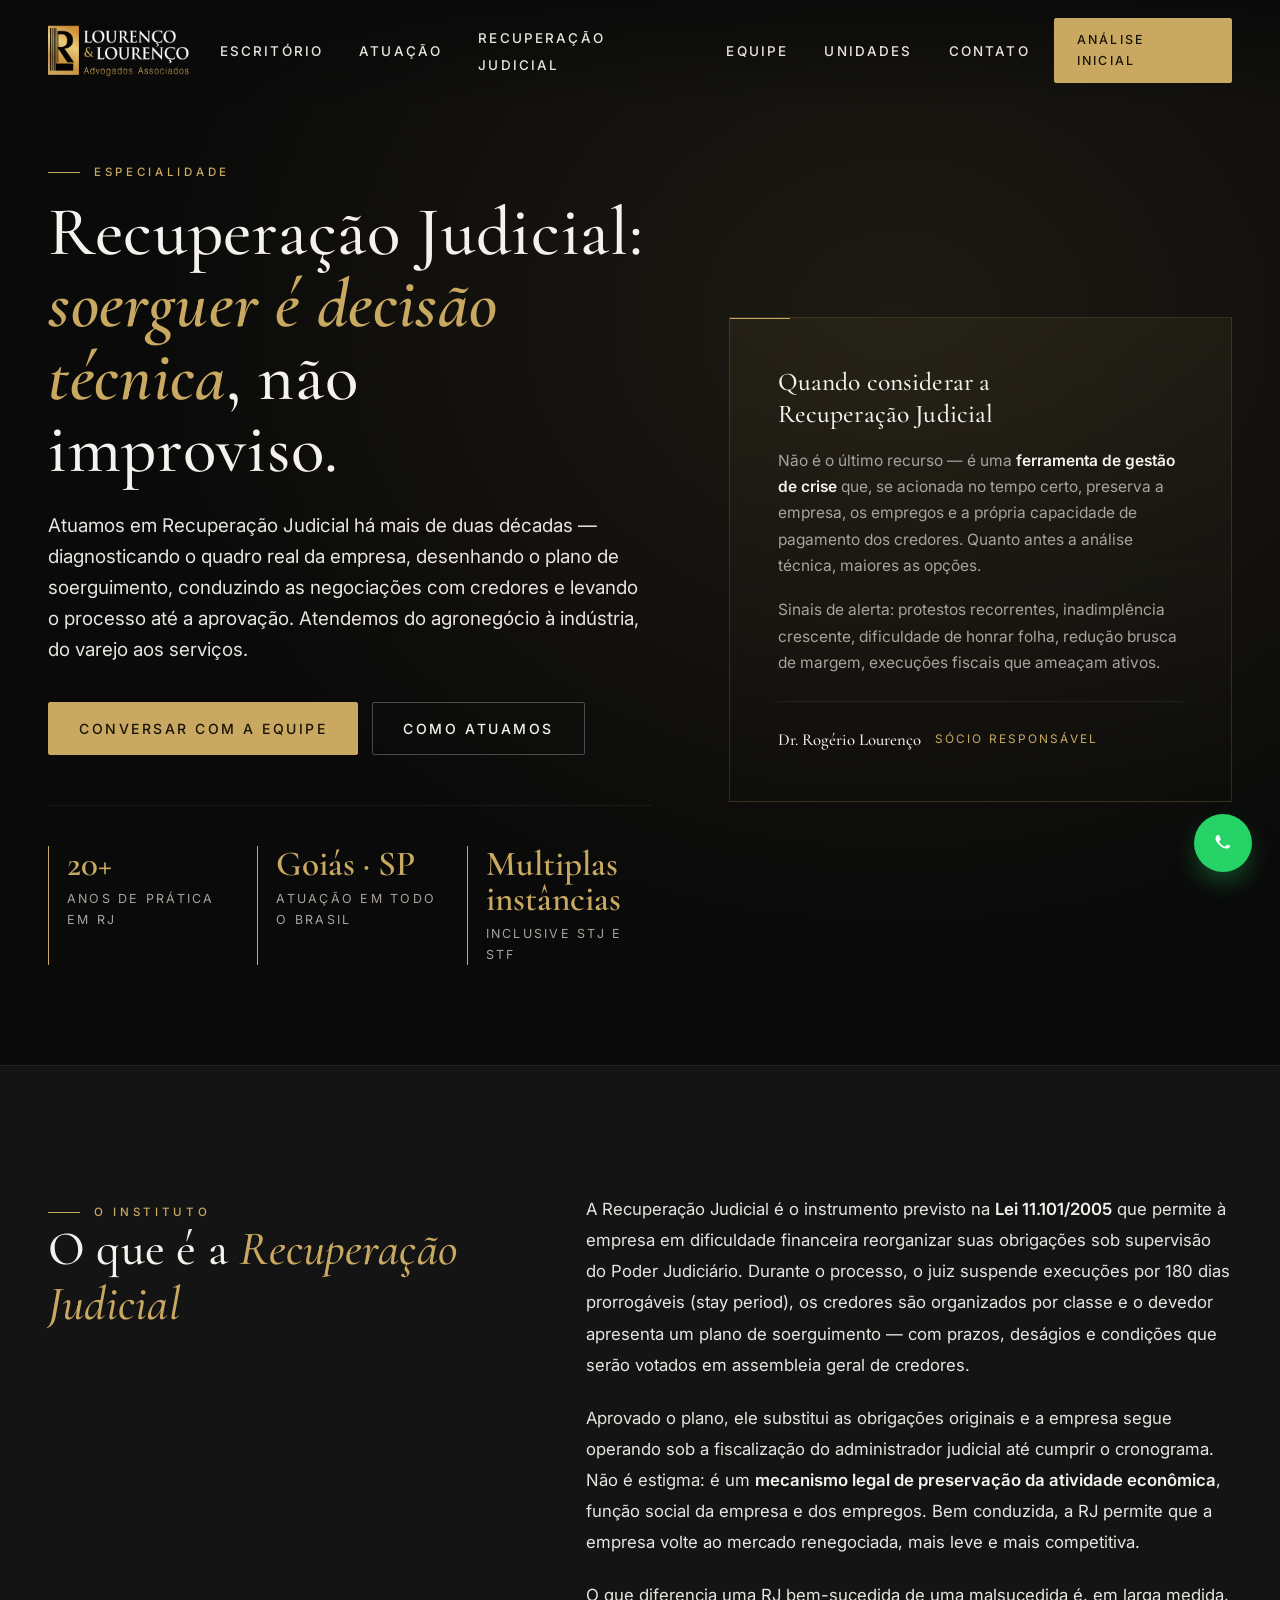
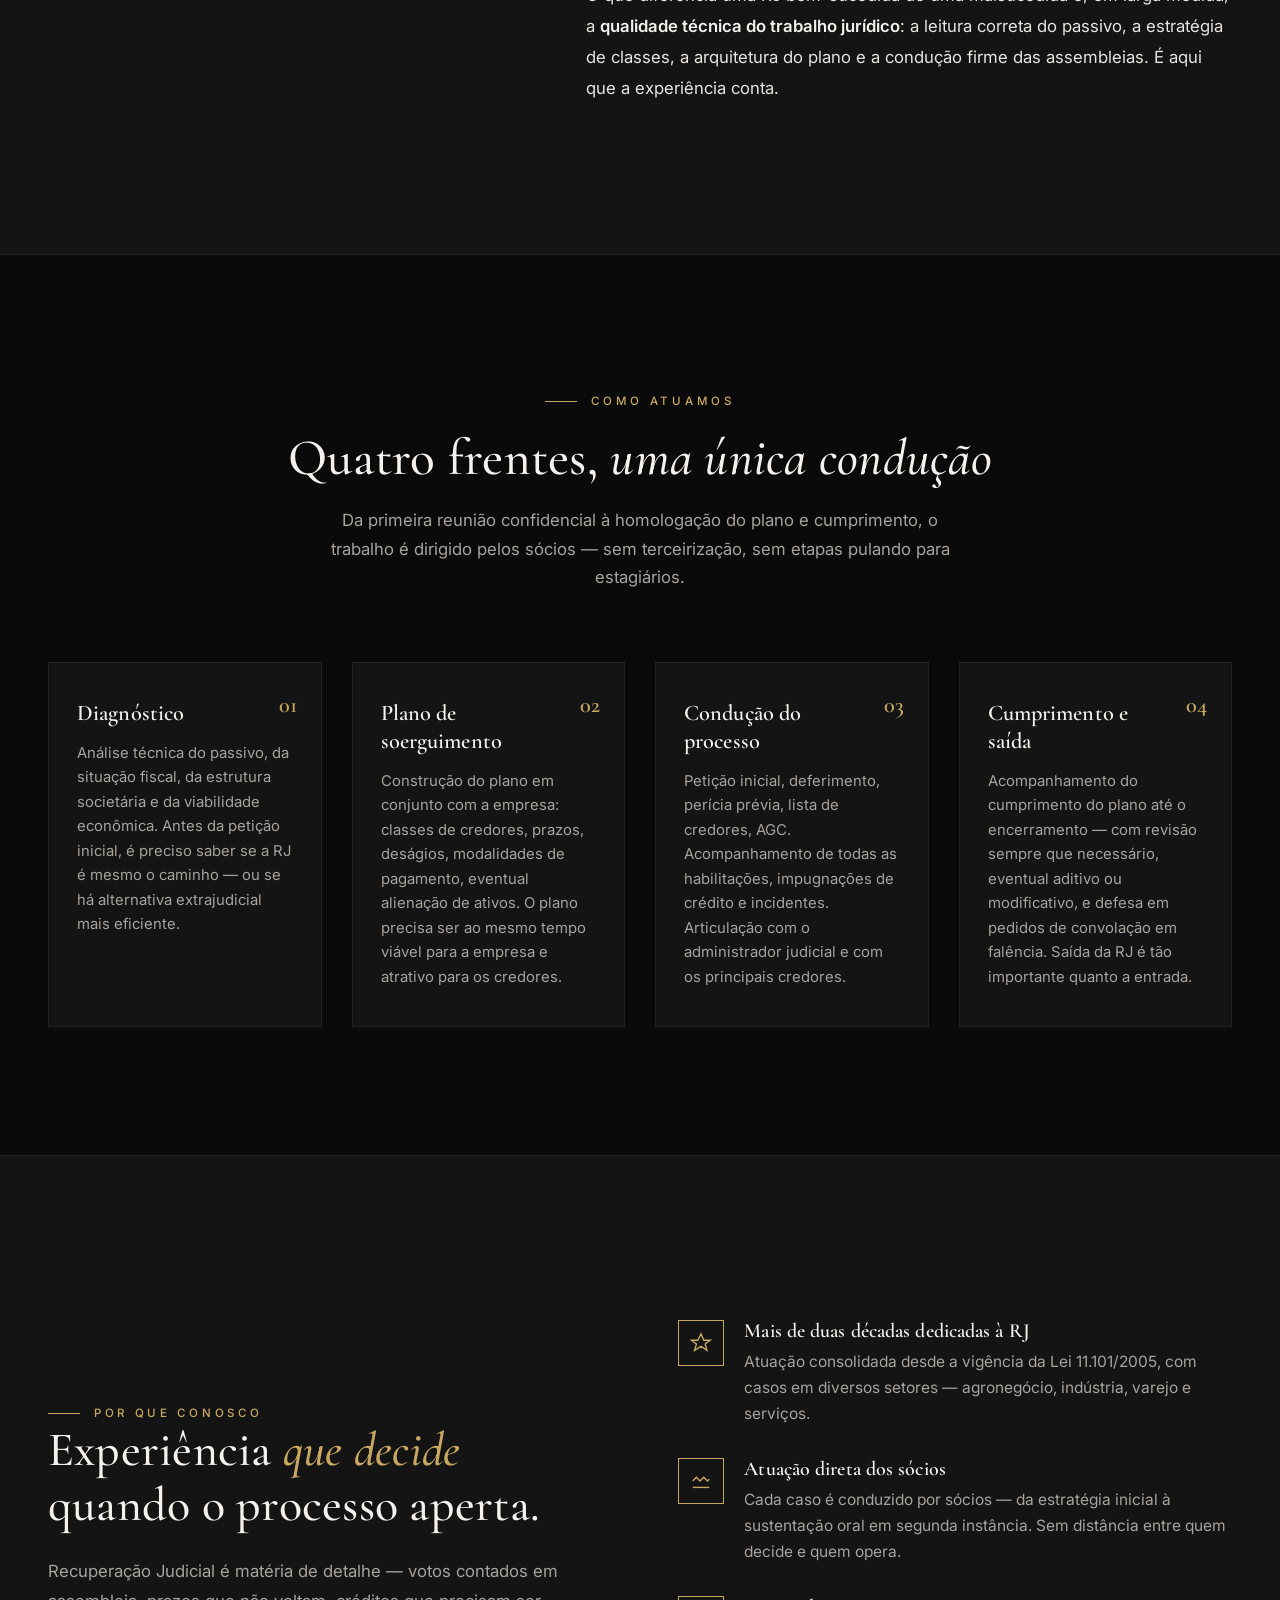
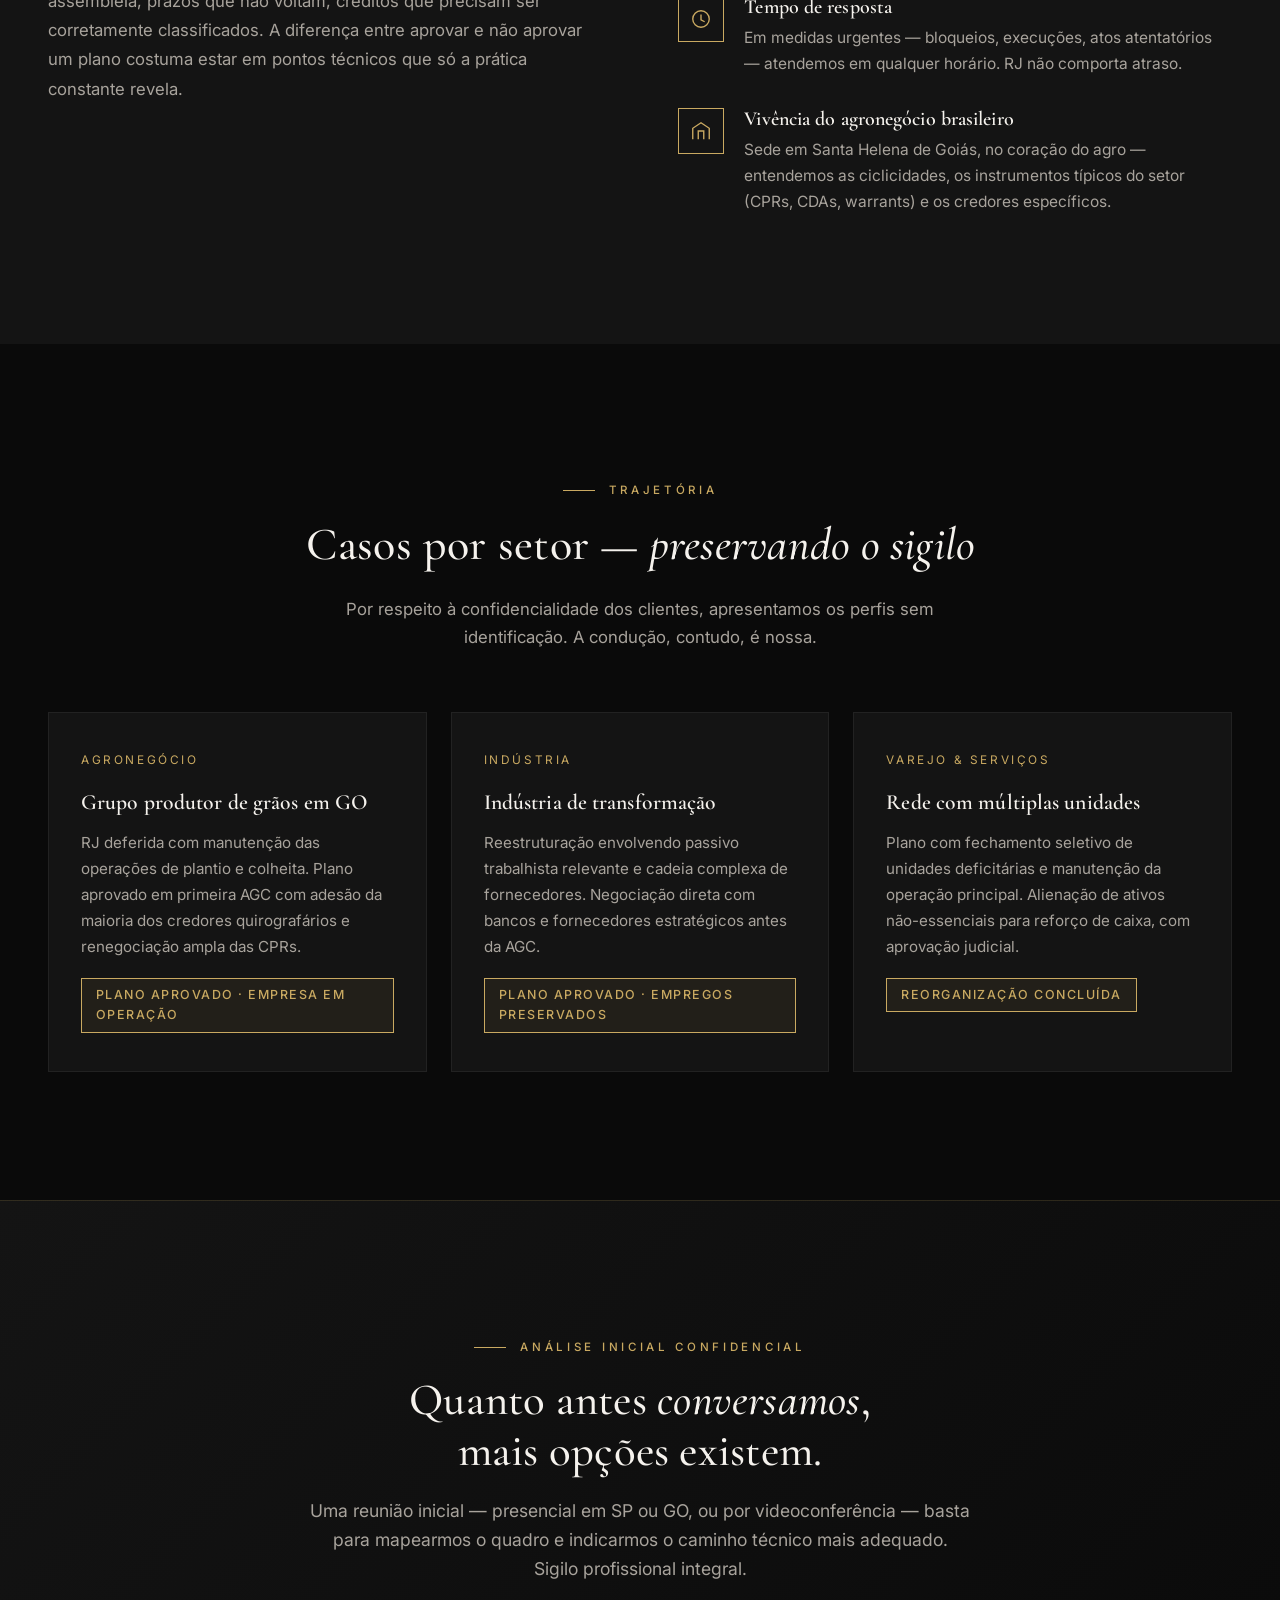
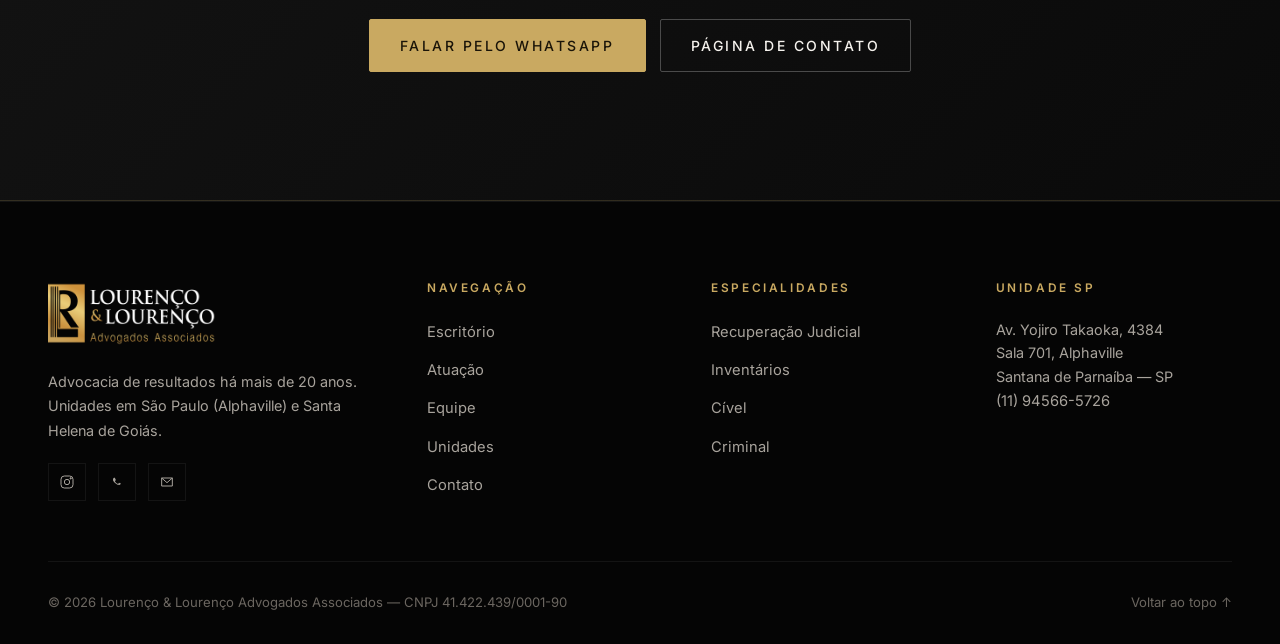
==== recuperacaojudicial/index.html @ 5dbb00cb "Primeiro deploy: site Dr. Rogério Lourenço" ====
<!DOCTYPE html>
<html lang="pt-BR">
<head>
<meta charset="UTF-8">
<meta name="viewport" content="width=device-width, initial-scale=1.0">
<meta name="theme-color" content="#0A0A0A">
<title>Recuperação Judicial | Lourenço &amp; Lourenço Advogados Associados</title>
<meta name="description" content="Atuação especializada em Recuperação Judicial e Falência. Diagnóstico, plano de soerguimento, negociação com credores e condução estratégica do processo. Mais de 20 anos de prática.">
<meta name="keywords" content="recuperação judicial, RJ, falência, soerguimento empresarial, plano de recuperação, advogado recuperação judicial, Lourenço e Lourenço">
<meta name="robots" content="index, follow">
<meta name="author" content="Lourenço &amp; Lourenço Advogados Associados">

<!-- Open Graph -->
<meta property="og:title" content="Recuperação Judicial | Lourenço &amp; Lourenço">
<meta property="og:description" content="Atuação especializada em Recuperação Judicial e Falência — diagnóstico, plano de soerguimento e condução estratégica do processo.">
<meta property="og:image" content="https://www.lourencoelourenco.adv.br/assets/fotos/escritorio-recepcao.jpg">
<meta property="og:type" content="website">
<meta property="og:locale" content="pt_BR">
<meta property="og:url" content="https://www.lourencoelourenco.adv.br/recuperacaojudicial/">
<meta property="og:site_name" content="Lourenço &amp; Lourenço Advogados Associados">

<!-- Twitter Card -->
<meta name="twitter:card" content="summary_large_image">
<meta name="twitter:title" content="Recuperação Judicial | Lourenço &amp; Lourenço">
<meta name="twitter:description" content="Atuação especializada em Recuperação Judicial e Falência.">
<meta name="twitter:image" content="https://www.lourencoelourenco.adv.br/assets/fotos/escritorio-recepcao.jpg">

<!-- Schema.org -->
<script type="application/ld+json">
{
  "@context":"https://schema.org",
  "@type":"LegalService",
  "name":"Lourenço & Lourenço Advogados Associados — Recuperação Judicial",
  "url":"https://www.lourencoelourenco.adv.br/recuperacaojudicial/",
  "telephone":"+5511992827330",
  "areaServed":["São Paulo","Goiás","Brasil"],
  "serviceType":"Recuperação Judicial e Falência",
  "provider":{
    "@type":"LegalService",
    "name":"Lourenço & Lourenço Advogados Associados",
    "url":"https://www.lourencoelourenco.adv.br"
  }
}
</script>

<link rel="canonical" href="https://www.lourencoelourenco.adv.br/recuperacaojudicial/">
<link rel="icon" type="image/png" href="../assets/logo/marca.png">
<link rel="apple-touch-icon" href="../assets/logo/marca.png">

<link rel="preconnect" href="https://fonts.googleapis.com">
<link rel="preconnect" href="https://fonts.gstatic.com" crossorigin>
<link href="https://fonts.googleapis.com/css2?family=Cormorant+Garamond:ital,wght@0,400;0,500;0,600;0,700;1,400;1,500&family=Inter:wght@300;400;500;600;700&display=swap" rel="stylesheet">

<link rel="stylesheet" href="../css/style.css">
<style>
  /* RJ-specific layout */
  .rj-hero{position:relative;min-height:78vh;display:grid;align-items:center;background:var(--c-bg);overflow:hidden;padding:clamp(80px,12vw,160px) 0 clamp(60px,8vw,100px)}
  .rj-hero::before{content:"";position:absolute;inset:0;background:radial-gradient(ellipse at 70% 30%,rgba(201,169,97,.10),transparent 60%);pointer-events:none}
  .rj-hero-grid{display:grid;grid-template-columns:1.2fr 1fr;gap:clamp(40px,6vw,80px);align-items:center;position:relative;z-index:1}
  .rj-hero h1{font-size:clamp(2.6rem,5.4vw,4.4rem);line-height:1.05;margin:14px 0 24px}
  .rj-hero h1 em{color:var(--c-gold);font-style:italic;font-weight:600}
  .rj-hero-lead{color:var(--c-text);font-size:1.18rem;line-height:1.65;max-width:60ch;margin-bottom:36px}
  .rj-hero-cta{display:flex;gap:14px;flex-wrap:wrap}
  .rj-stats{display:grid;grid-template-columns:repeat(3,1fr);gap:24px;margin-top:50px;padding-top:40px;border-top:1px solid var(--c-line-soft)}
  .rj-stats .stat{padding-left:18px;border-left:1px solid var(--c-gold)}
  .rj-stats .stat-num{font-family:var(--f-serif);font-size:2.2rem;color:var(--c-gold);font-weight:600;line-height:1}
  .rj-stats .stat-lbl{font-family:var(--f-sans);font-size:.78rem;text-transform:uppercase;letter-spacing:.18em;color:var(--c-text-soft);margin-top:8px}

  .rj-hero-card{padding:48px;border:1px solid var(--c-line);background:linear-gradient(180deg,rgba(201,169,97,.06),transparent);position:relative}
  .rj-hero-card::before{content:"";position:absolute;top:0;left:0;width:60px;height:1px;background:var(--c-gold)}
  .rj-hero-card h3{font-family:var(--f-serif);font-size:1.6rem;line-height:1.25;margin-bottom:18px;color:var(--c-cream)}
  .rj-hero-card p{color:var(--c-text-soft);font-size:.97rem;line-height:1.7;margin-bottom:18px}
  .rj-hero-card-foot{display:flex;align-items:center;gap:14px;margin-top:24px;padding-top:24px;border-top:1px solid var(--c-line-soft)}
  .rj-hero-card-foot strong{color:var(--c-cream);font-family:var(--f-serif);font-size:1.05rem;font-weight:500}
  .rj-hero-card-foot span{font-family:var(--f-sans);font-size:.74rem;letter-spacing:.18em;text-transform:uppercase;color:var(--c-gold)}

  /* What is */
  .rj-what{padding:var(--section-y) 0;background:var(--c-bg-alt);border-top:1px solid var(--c-line-soft);border-bottom:1px solid var(--c-line-soft)}
  .rj-what-grid{display:grid;grid-template-columns:1fr 1.4fr;gap:clamp(40px,6vw,80px);align-items:start}
  .rj-what h2{font-size:clamp(2rem,4vw,3rem);margin-bottom:22px}
  .rj-what h2 em{color:var(--c-gold);font-style:italic}
  .rj-what p{font-size:1.05rem;line-height:1.85;margin-bottom:22px;color:var(--c-text)}

  /* Process */
  .rj-process{padding:var(--section-y) 0;background:var(--c-bg)}
  .rj-process-header{text-align:center;max-width:760px;margin:0 auto 70px}
  .rj-process-header h2{font-size:clamp(2.2rem,4.6vw,3.2rem);margin:18px 0}
  .rj-steps{display:grid;grid-template-columns:repeat(4,1fr);gap:30px;counter-reset:step}
  .rj-step{position:relative;padding:36px 28px;background:var(--c-bg-alt);border:1px solid var(--c-line-soft);transition:all .4s var(--ease)}
  .rj-step:hover{border-color:var(--c-gold);transform:translateY(-4px)}
  .rj-step::before{counter-increment:step;content:counter(step,decimal-leading-zero);position:absolute;top:24px;right:24px;font-family:var(--f-serif);font-size:1.4rem;color:var(--c-gold);font-weight:600}
  .rj-step h4{font-family:var(--f-serif);font-size:1.4rem;line-height:1.25;margin-bottom:14px;color:var(--c-cream);max-width:80%}
  .rj-step p{font-size:.93rem;line-height:1.65;color:var(--c-text-soft)}

  /* Why us */
  .rj-why{padding:var(--section-y) 0;background:var(--c-bg-alt);border-top:1px solid var(--c-line-soft)}
  .rj-why-grid{display:grid;grid-template-columns:1fr 1fr;gap:clamp(40px,6vw,90px);align-items:center}
  .rj-why h2{font-size:clamp(2rem,4vw,3rem);margin-bottom:24px}
  .rj-why h2 em{color:var(--c-gold);font-style:italic}
  .rj-why-list{display:flex;flex-direction:column;gap:30px;margin-top:36px}
  .rj-why-item{display:grid;grid-template-columns:auto 1fr;gap:20px;align-items:start}
  .rj-why-icon{width:46px;height:46px;display:grid;place-items:center;border:1px solid var(--c-gold);color:var(--c-gold);flex:none}
  .rj-why-icon svg{width:22px;height:22px}
  .rj-why-item h4{font-family:var(--f-serif);font-size:1.25rem;margin-bottom:6px;color:var(--c-cream)}
  .rj-why-item p{font-size:.97rem;line-height:1.7;color:var(--c-text-soft)}

  /* Cases */
  .rj-cases{padding:var(--section-y) 0;background:var(--c-bg)}
  .rj-cases-header{text-align:center;max-width:680px;margin:0 auto 60px}
  .rj-cases-grid{display:grid;grid-template-columns:repeat(3,1fr);gap:24px}
  .rj-case{padding:38px 32px;border:1px solid var(--c-line-soft);background:var(--c-bg-alt)}
  .rj-case .sector{font-family:var(--f-sans);font-size:.74rem;text-transform:uppercase;letter-spacing:.22em;color:var(--c-gold);margin-bottom:18px;display:block}
  .rj-case h4{font-family:var(--f-serif);font-size:1.35rem;line-height:1.3;margin-bottom:14px;color:var(--c-cream)}
  .rj-case p{font-size:.95rem;line-height:1.7;color:var(--c-text-soft);margin-bottom:18px}
  .rj-case .outcome{display:inline-block;padding:6px 14px;background:rgba(201,169,97,.08);border:1px solid var(--c-gold);font-family:var(--f-sans);font-size:.78rem;letter-spacing:.12em;text-transform:uppercase;color:var(--c-gold);font-weight:500}

  /* CTA */
  .rj-cta-band{padding:var(--section-y) 0;background:linear-gradient(135deg,var(--c-bg-alt) 0%,var(--c-bg) 100%);border-top:1px solid var(--c-line);border-bottom:1px solid var(--c-line);text-align:center}
  .rj-cta-band h2{font-size:clamp(2rem,4vw,2.8rem);margin-bottom:18px}
  .rj-cta-band p{color:var(--c-text-soft);font-size:1.1rem;max-width:60ch;margin:0 auto 36px}
  .rj-cta-band .btns{display:flex;justify-content:center;gap:14px;flex-wrap:wrap}

  @media (max-width:980px){
    .rj-hero-grid,.rj-what-grid,.rj-why-grid{grid-template-columns:1fr}
    .rj-steps{grid-template-columns:repeat(2,1fr)}
    .rj-cases-grid{grid-template-columns:1fr}
    .rj-stats{grid-template-columns:repeat(3,1fr);gap:18px}
    .rj-hero{min-height:auto}
  }
  @media (max-width:540px){
    .rj-steps{grid-template-columns:1fr}
    .rj-stats{grid-template-columns:1fr;gap:24px}
    .rj-hero-card{padding:32px}
  }
</style>
</head>
<body>

<header class="site-header">
  <div class="container">
    <nav class="nav" aria-label="Navegação principal">
      <a href="../index.html" class="nav-logo"><img src="../assets/logo/logo-branco.png" alt="Lourenço &amp; Lourenço" fetchpriority="high"></a>
      <ul class="nav-menu">
        <li><a href="../index.html#sobre">Escritório</a></li>
        <li><a href="../index.html#atuacao">Atuação</a></li>
        <li><a href="index.html" class="active">Recuperação Judicial</a></li>
        <li><a href="../equipe.html">Equipe</a></li>
        <li><a href="../index.html#unidades">Unidades</a></li>
        <li><a href="../contato.html">Contato</a></li>
      </ul>
      <div class="nav-cta">
        <a href="https://wa.me/5511992827330?text=Olá%2C%20preciso%20de%20orientação%20sobre%20Recuperação%20Judicial." class="btn btn-primary" target="_blank" rel="noopener">Análise inicial</a>
        <button class="hamburger" aria-label="Abrir menu"><span></span><span></span><span></span></button>
      </div>
    </nav>
  </div>
</header>

<!-- HERO -->
<section class="rj-hero">
  <div class="container">
    <div class="rj-hero-grid">
      <div class="rj-hero-text">
        <span class="eyebrow">Especialidade</span>
        <h1>Recuperação Judicial:<br><em>soerguer é decisão técnica</em>, não improviso.</h1>
        <p class="rj-hero-lead">Atuamos em Recuperação Judicial há mais de duas décadas — diagnosticando o quadro real da empresa, desenhando o plano de soerguimento, conduzindo as negociações com credores e levando o processo até a aprovação. Atendemos do agronegócio à indústria, do varejo aos serviços.</p>
        <div class="rj-hero-cta">
          <a href="https://wa.me/5511992827330?text=Olá%2C%20preciso%20de%20orientação%20sobre%20Recuperação%20Judicial." class="btn btn-primary" target="_blank" rel="noopener">Conversar com a equipe</a>
          <a href="#processo" class="btn btn-ghost">Como atuamos</a>
        </div>
        <div class="rj-stats">
          <div class="stat"><div class="stat-num">20+</div><div class="stat-lbl">Anos de prática em RJ</div></div>
          <div class="stat"><div class="stat-num">Goiás · SP</div><div class="stat-lbl">Atuação em todo o Brasil</div></div>
          <div class="stat"><div class="stat-num">Multiplas instâncias</div><div class="stat-lbl">Inclusive STJ e STF</div></div>
        </div>
      </div>
      <aside class="rj-hero-card">
        <h3>Quando considerar a<br>Recuperação Judicial</h3>
        <p>Não é o último recurso — é uma <strong>ferramenta de gestão de crise</strong> que, se acionada no tempo certo, preserva a empresa, os empregos e a própria capacidade de pagamento dos credores. Quanto antes a análise técnica, maiores as opções.</p>
        <p>Sinais de alerta: protestos recorrentes, inadimplência crescente, dificuldade de honrar folha, redução brusca de margem, execuções fiscais que ameaçam ativos.</p>
        <div class="rj-hero-card-foot">
          <strong>Dr. Rogério Lourenço</strong>
          <span>Sócio responsável</span>
        </div>
      </aside>
    </div>
  </div>
</section>

<!-- O QUE É -->
<section class="rj-what">
  <div class="container">
    <div class="rj-what-grid">
      <div>
        <span class="eyebrow">O instituto</span>
        <h2>O que é a <em>Recuperação Judicial</em></h2>
      </div>
      <div>
        <p>A Recuperação Judicial é o instrumento previsto na <strong>Lei 11.101/2005</strong> que permite à empresa em dificuldade financeira reorganizar suas obrigações sob supervisão do Poder Judiciário. Durante o processo, o juiz suspende execuções por 180 dias prorrogáveis (stay period), os credores são organizados por classe e o devedor apresenta um plano de soerguimento — com prazos, deságios e condições que serão votados em assembleia geral de credores.</p>
        <p>Aprovado o plano, ele substitui as obrigações originais e a empresa segue operando sob a fiscalização do administrador judicial até cumprir o cronograma. Não é estigma: é um <strong>mecanismo legal de preservação da atividade econômica</strong>, função social da empresa e dos empregos. Bem conduzida, a RJ permite que a empresa volte ao mercado renegociada, mais leve e mais competitiva.</p>
        <p>O que diferencia uma RJ bem-sucedida de uma malsucedida é, em larga medida, a <strong>qualidade técnica do trabalho jurídico</strong>: a leitura correta do passivo, a estratégia de classes, a arquitetura do plano e a condução firme das assembleias. É aqui que a experiência conta.</p>
      </div>
    </div>
  </div>
</section>

<!-- COMO ATUAMOS -->
<section class="rj-process" id="processo">
  <div class="container">
    <div class="rj-process-header">
      <span class="eyebrow" style="margin:0 auto;justify-content:center">Como atuamos</span>
      <h2>Quatro frentes, <em>uma única condução</em></h2>
      <p class="section-lead" style="margin:0 auto">Da primeira reunião confidencial à homologação do plano e cumprimento, o trabalho é dirigido pelos sócios — sem terceirização, sem etapas pulando para estagiários.</p>
    </div>
    <div class="rj-steps">
      <article class="rj-step">
        <h4>Diagnóstico</h4>
        <p>Análise técnica do passivo, da situação fiscal, da estrutura societária e da viabilidade econômica. Antes da petição inicial, é preciso saber se a RJ é mesmo o caminho — ou se há alternativa extrajudicial mais eficiente.</p>
      </article>
      <article class="rj-step">
        <h4>Plano de soerguimento</h4>
        <p>Construção do plano em conjunto com a empresa: classes de credores, prazos, deságios, modalidades de pagamento, eventual alienação de ativos. O plano precisa ser ao mesmo tempo viável para a empresa e atrativo para os credores.</p>
      </article>
      <article class="rj-step">
        <h4>Condução do processo</h4>
        <p>Petição inicial, deferimento, perícia prévia, lista de credores, AGC. Acompanhamento de todas as habilitações, impugnações de crédito e incidentes. Articulação com o administrador judicial e com os principais credores.</p>
      </article>
      <article class="rj-step">
        <h4>Cumprimento e saída</h4>
        <p>Acompanhamento do cumprimento do plano até o encerramento — com revisão sempre que necessário, eventual aditivo ou modificativo, e defesa em pedidos de convolação em falência. Saída da RJ é tão importante quanto a entrada.</p>
      </article>
    </div>
  </div>
</section>

<!-- POR QUE -->
<section class="rj-why">
  <div class="container">
    <div class="rj-why-grid">
      <div>
        <span class="eyebrow">Por que conosco</span>
        <h2>Experiência <em>que decide</em><br>quando o processo aperta.</h2>
        <p style="color:var(--c-text-soft);font-size:1.05rem;line-height:1.75;margin-top:18px">Recuperação Judicial é matéria de detalhe — votos contados em assembleia, prazos que não voltam, créditos que precisam ser corretamente classificados. A diferença entre aprovar e não aprovar um plano costuma estar em pontos técnicos que só a prática constante revela.</p>
      </div>
      <div class="rj-why-list">
        <div class="rj-why-item">
          <span class="rj-why-icon" aria-hidden="true">
            <svg viewBox="0 0 24 24" fill="none" stroke="currentColor" stroke-width="1.5"><path d="M12 2l3 7h7l-5.5 4 2 7-6.5-4.5L5 20l2-7L1.5 9h7L12 2z"/></svg>
          </span>
          <div>
            <h4>Mais de duas décadas dedicadas à RJ</h4>
            <p>Atuação consolidada desde a vigência da Lei 11.101/2005, com casos em diversos setores — agronegócio, indústria, varejo e serviços.</p>
          </div>
        </div>
        <div class="rj-why-item">
          <span class="rj-why-icon" aria-hidden="true">
            <svg viewBox="0 0 24 24" fill="none" stroke="currentColor" stroke-width="1.5"><path d="M3 12l4-4 4 4 4-4 4 4 2-2"/><path d="M3 19h18"/></svg>
          </span>
          <div>
            <h4>Atuação direta dos sócios</h4>
            <p>Cada caso é conduzido por sócios — da estratégia inicial à sustentação oral em segunda instância. Sem distância entre quem decide e quem opera.</p>
          </div>
        </div>
        <div class="rj-why-item">
          <span class="rj-why-icon" aria-hidden="true">
            <svg viewBox="0 0 24 24" fill="none" stroke="currentColor" stroke-width="1.5"><circle cx="12" cy="12" r="9"/><path d="M12 7v6l4 2"/></svg>
          </span>
          <div>
            <h4>Tempo de resposta</h4>
            <p>Em medidas urgentes — bloqueios, execuções, atos atentatórios — atendemos em qualquer horário. RJ não comporta atraso.</p>
          </div>
        </div>
        <div class="rj-why-item">
          <span class="rj-why-icon" aria-hidden="true">
            <svg viewBox="0 0 24 24" fill="none" stroke="currentColor" stroke-width="1.5"><path d="M3 21V9l9-6 9 6v12"/><path d="M9 21V12h6v9"/></svg>
          </span>
          <div>
            <h4>Vivência do agronegócio brasileiro</h4>
            <p>Sede em Santa Helena de Goiás, no coração do agro — entendemos as ciclicidades, os instrumentos típicos do setor (CPRs, CDAs, warrants) e os credores específicos.</p>
          </div>
        </div>
      </div>
    </div>
  </div>
</section>

<!-- CASES (anônimos) -->
<section class="rj-cases">
  <div class="container">
    <div class="rj-cases-header">
      <span class="eyebrow" style="margin:0 auto;justify-content:center">Trajetória</span>
      <h2 class="section-title">Casos por setor &mdash; <em>preservando o sigilo</em></h2>
      <p class="section-lead" style="margin:0 auto">Por respeito à confidencialidade dos clientes, apresentamos os perfis sem identificação. A condução, contudo, é nossa.</p>
    </div>
    <div class="rj-cases-grid">
      <article class="rj-case">
        <span class="sector">Agronegócio</span>
        <h4>Grupo produtor de grãos em GO</h4>
        <p>RJ deferida com manutenção das operações de plantio e colheita. Plano aprovado em primeira AGC com adesão da maioria dos credores quirografários e renegociação ampla das CPRs.</p>
        <span class="outcome">Plano aprovado · Empresa em operação</span>
      </article>
      <article class="rj-case">
        <span class="sector">Indústria</span>
        <h4>Indústria de transformação</h4>
        <p>Reestruturação envolvendo passivo trabalhista relevante e cadeia complexa de fornecedores. Negociação direta com bancos e fornecedores estratégicos antes da AGC.</p>
        <span class="outcome">Plano aprovado · Empregos preservados</span>
      </article>
      <article class="rj-case">
        <span class="sector">Varejo &amp; Serviços</span>
        <h4>Rede com múltiplas unidades</h4>
        <p>Plano com fechamento seletivo de unidades deficitárias e manutenção da operação principal. Alienação de ativos não-essenciais para reforço de caixa, com aprovação judicial.</p>
        <span class="outcome">Reorganização concluída</span>
      </article>
    </div>
  </div>
</section>

<!-- CTA FINAL -->
<section class="rj-cta-band">
  <div class="container">
    <span class="eyebrow" style="margin:0 auto;justify-content:center">Análise inicial confidencial</span>
    <h2 style="margin-top:18px">Quanto antes <em>conversamos</em>,<br>mais opções existem.</h2>
    <p>Uma reunião inicial — presencial em SP ou GO, ou por videoconferência — basta para mapearmos o quadro e indicarmos o caminho técnico mais adequado. Sigilo profissional integral.</p>
    <div class="btns">
      <a href="https://wa.me/5511992827330?text=Olá%2C%20preciso%20de%20orientação%20sobre%20Recuperação%20Judicial." class="btn btn-primary" target="_blank" rel="noopener">Falar pelo WhatsApp</a>
      <a href="../contato.html" class="btn btn-ghost">Página de contato</a>
    </div>
  </div>
</section>

<footer class="site-footer">
  <div class="container">
    <div class="footer-grid">
      <div class="footer-brand">
        <img src="../assets/logo/logo-branco.png" alt="Lourenço & Lourenço" loading="lazy" decoding="async">
        <p>Advocacia de resultados há mais de 20 anos. Unidades em São Paulo (Alphaville) e Santa Helena de Goiás.</p>
        <div class="footer-social">
          <a href="https://www.instagram.com/lourencoelourenco/" target="_blank" rel="noopener" aria-label="Instagram do escritório"><svg viewBox="0 0 24 24" fill="none" stroke="currentColor" stroke-width="1.5"><rect x="3" y="3" width="18" height="18" rx="5"/><circle cx="12" cy="12" r="4"/><circle cx="17.5" cy="6.5" r="1" fill="currentColor"/></svg></a>
          <a href="https://wa.me/5511992827330" target="_blank" rel="noopener" aria-label="WhatsApp"><svg viewBox="0 0 24 24" fill="currentColor"><path d="M17.5 14.4c-.3-.2-1.7-.9-2-1-.3-.1-.5-.2-.7.2s-.8 1-1 1.2c-.2.2-.3.2-.7 0-.3-.2-1.3-.5-2.4-1.6-.9-.8-1.5-1.8-1.7-2.1-.2-.3 0-.5.2-.7.2-.2.4-.4.6-.7.2-.2.2-.4.3-.6.1-.2.1-.5 0-.6-.1-.2-.7-1.7-1-2.3-.3-.6-.5-.5-.7-.5h-.6c-.2 0-.5.1-.8.4-.3.3-1 1-1 2.4 0 1.4 1 2.7 1.2 2.9.2.2 2 3.1 4.9 4.3.7.3 1.2.5 1.7.6.7.2 1.3.2 1.8.1.5-.1 1.7-.7 2-1.4.2-.7.2-1.3.2-1.4-.1-.1-.3-.2-.6-.4z"/></svg></a>
          <a href="mailto:contato@lourencoelourenco.adv.br" aria-label="E-mail"><svg viewBox="0 0 24 24" fill="none" stroke="currentColor" stroke-width="1.5"><path d="M4 6h16v12H4z"/><path d="M4 6l8 7 8-7"/></svg></a>
        </div>
      </div>
      <div class="footer-col"><h4>Navegação</h4><ul><li><a href="../index.html#sobre">Escritório</a></li><li><a href="../index.html#atuacao">Atuação</a></li><li><a href="../equipe.html">Equipe</a></li><li><a href="../index.html#unidades">Unidades</a></li><li><a href="../contato.html">Contato</a></li></ul></div>
      <div class="footer-col"><h4>Especialidades</h4><ul><li><a href="index.html">Recuperação Judicial</a></li><li><a href="../areas-inventarios.html">Inventários</a></li><li><a href="../areas-civel.html">Cível</a></li><li><a href="../areas-criminal.html">Criminal</a></li></ul></div>
      <div class="footer-col"><h4>Unidade SP</h4><address>Av. Yojiro Takaoka, 4384<br>Sala 701, Alphaville<br>Santana de Parnaíba — SP<br><a href="tel:+5511945665726">(11) 94566-5726</a></address></div>
    </div>
    <div class="footer-bottom">
      <span>© 2026 Lourenço &amp; Lourenço Advogados Associados — CNPJ 41.422.439/0001-90</span>
      <span><a href="#topo">Voltar ao topo ↑</a></span>
    </div>
  </div>
</footer>

<a href="https://wa.me/5511992827330?text=Olá%2C%20preciso%20de%20orientação%20sobre%20Recuperação%20Judicial." class="wa-float" target="_blank" rel="noopener" aria-label="WhatsApp"><svg viewBox="0 0 24 24" fill="currentColor"><path d="M17.5 14.4c-.3-.2-1.7-.9-2-1-.3-.1-.5-.2-.7.2s-.8 1-1 1.2c-.2.2-.3.2-.7 0-.3-.2-1.3-.5-2.4-1.6-.9-.8-1.5-1.8-1.7-2.1-.2-.3 0-.5.2-.7.2-.2.4-.4.6-.7.2-.2.2-.4.3-.6.1-.2.1-.5 0-.6-.1-.2-.7-1.7-1-2.3-.3-.6-.5-.5-.7-.5h-.6c-.2 0-.5.1-.8.4-.3.3-1 1-1 2.4 0 1.4 1 2.7 1.2 2.9.2.2 2 3.1 4.9 4.3.7.3 1.2.5 1.7.6.7.2 1.3.2 1.8.1.5-.1 1.7-.7 2-1.4.2-.7.2-1.3.2-1.4-.1-.1-.3-.2-.6-.4z"/></svg></a>

<script src="../js/main.js"></script>
</body>
</html>
---- css/style.css ----
/* =====================================================
   LOURENÇO & LOURENÇO ADVOGADOS ASSOCIADOS
   Identidade visual: preto + dourado champagne
   ===================================================== */

/* Reset & base */
*,*::before,*::after{box-sizing:border-box;margin:0;padding:0}
html{scroll-behavior:smooth;-webkit-text-size-adjust:100%}
body{
  font-family:'Inter',system-ui,-apple-system,sans-serif;
  font-size:16px;line-height:1.65;font-weight:400;
  color:var(--c-text);background:var(--c-bg);
  -webkit-font-smoothing:antialiased;-moz-osx-font-smoothing:grayscale;
  overflow-x:hidden;
}
img,picture,video{max-width:100%;height:auto;display:block}
a{color:inherit;text-decoration:none;transition:color .25s ease}
button{font:inherit;cursor:pointer;border:none;background:none;color:inherit}
ul,ol{list-style:none}

/* CSS variables */
:root{
  --c-bg:#0A0A0A;
  --c-bg-alt:#141414;
  --c-bg-light:#1C1C1C;
  --c-text:#E8E5E0;
  --c-text-soft:#A8A39C;
  --c-text-mute:#6B6660;
  --c-gold:#C9A961;
  --c-gold-bright:#E5C77A;
  --c-gold-deep:#8B7339;
  --c-white:#FFFFFF;
  --c-cream:#F5F2ED;
  --c-line:rgba(201,169,97,.18);
  --c-line-soft:rgba(255,255,255,.06);

  --f-serif:'Cormorant Garamond','Cormorant','Playfair Display',Georgia,serif;
  --f-sans:'Inter','Helvetica Neue',Arial,sans-serif;

  --radius:2px;
  --maxw:1280px;
  --gutter:clamp(20px,4vw,48px);
  --section-y:clamp(72px,10vw,140px);

  --ease:cubic-bezier(.22,.61,.36,1);
}

/* Typography */
h1,h2,h3,h4{font-family:var(--f-serif);font-weight:500;letter-spacing:.005em;color:var(--c-cream);line-height:1.15}
h1{font-size:clamp(2.5rem,5.6vw,4.75rem);font-weight:500;letter-spacing:.01em}
h2{font-size:clamp(2rem,3.6vw,3rem);font-weight:500}
h3{font-size:clamp(1.35rem,2vw,1.75rem);font-weight:500}
h4{font-size:1.15rem;font-weight:600}
p{color:var(--c-text-soft);max-width:62ch}
strong{color:var(--c-cream);font-weight:600}

.eyebrow{
  font-family:var(--f-sans);text-transform:uppercase;letter-spacing:.32em;
  font-size:.72rem;font-weight:500;color:var(--c-gold);
  display:inline-flex;align-items:center;gap:14px;
  white-space:nowrap;
}
.eyebrow::before{content:"";width:32px;height:1px;background:var(--c-gold)}

.section-title{margin-top:18px;margin-bottom:24px}
.section-lead{color:var(--c-text-soft);max-width:60ch;font-size:1.05rem;line-height:1.7}

/* Layout helpers */
.container{width:100%;max-width:var(--maxw);margin:0 auto;padding:0 var(--gutter)}
section{padding:var(--section-y) 0;position:relative}
.section-divider{height:1px;width:100%;background:var(--c-line-soft)}

/* Buttons */
.btn{
  display:inline-flex;align-items:center;justify-content:center;gap:10px;
  padding:14px 30px;font-family:var(--f-sans);font-weight:500;
  font-size:.875rem;text-transform:uppercase;letter-spacing:.18em;
  border-radius:var(--radius);transition:all .35s var(--ease);
  position:relative;overflow:hidden;
}
.btn-primary{background:var(--c-gold);color:#1A1408;border:1px solid var(--c-gold)}
.btn-primary:hover{background:var(--c-gold-bright);border-color:var(--c-gold-bright);transform:translateY(-2px);box-shadow:0 12px 28px -8px rgba(201,169,97,.45)}
.btn-ghost{background:transparent;color:var(--c-cream);border:1px solid rgba(255,255,255,.25)}
.btn-ghost:hover{border-color:var(--c-gold);color:var(--c-gold)}
.btn-link{color:var(--c-gold);font-family:var(--f-sans);font-weight:500;font-size:.85rem;
  text-transform:uppercase;letter-spacing:.2em;display:inline-flex;align-items:center;gap:10px}
.btn-link::after{content:"→";transition:transform .3s var(--ease)}
.btn-link:hover{color:var(--c-gold-bright)}
.btn-link:hover::after{transform:translateX(6px)}

/* ===================== HEADER ===================== */
.site-header{
  position:fixed;top:0;left:0;right:0;z-index:100;
  padding:18px 0;transition:all .4s var(--ease);
  background:linear-gradient(to bottom,rgba(10,10,10,.85),rgba(10,10,10,0));
  backdrop-filter:blur(0);
}
.site-header.scrolled{
  background:rgba(10,10,10,.92);backdrop-filter:blur(14px) saturate(140%);
  border-bottom:1px solid var(--c-line-soft);padding:12px 0;
}
.nav{display:flex;align-items:center;justify-content:space-between;gap:24px}
.nav-logo{display:flex;align-items:center;height:54px;transition:height .35s var(--ease)}
.site-header.scrolled .nav-logo{height:46px}
.nav-logo img{height:100%;width:auto}
.nav-menu{display:flex;align-items:center;gap:36px}
.nav-menu a{
  font-family:var(--f-sans);font-size:.84rem;font-weight:500;
  text-transform:uppercase;letter-spacing:.16em;color:var(--c-text);
  position:relative;padding:6px 0;
}
.nav-menu a::after{
  content:"";position:absolute;bottom:0;left:0;right:0;height:1px;
  background:var(--c-gold);transform:scaleX(0);transform-origin:right;
  transition:transform .35s var(--ease);
}
.nav-menu a:hover{color:var(--c-gold)}
.nav-menu a:hover::after{transform:scaleX(1);transform-origin:left}
.nav-cta{display:flex;align-items:center;gap:14px}
.nav-cta .btn{padding:11px 22px;font-size:.78rem}

.hamburger{display:none;width:32px;height:32px;flex-direction:column;justify-content:center;gap:6px;align-items:flex-end}
.hamburger span{display:block;height:1px;background:var(--c-cream);transition:all .3s var(--ease)}
.hamburger span:nth-child(1){width:24px}
.hamburger span:nth-child(2){width:18px}
.hamburger span:nth-child(3){width:24px}
.hamburger.open span:nth-child(1){transform:rotate(45deg) translate(4px,5px);width:24px}
.hamburger.open span:nth-child(2){opacity:0}
.hamburger.open span:nth-child(3){transform:rotate(-45deg) translate(4px,-5px);width:24px}

/* ===================== HERO ===================== */
.hero{
  min-height:100vh;min-height:100svh;display:flex;align-items:center;
  position:relative;overflow:hidden;padding:120px 0 80px;
}
.hero-media{
  position:absolute;inset:0;z-index:0;
  background-image:url('../assets/fotos/escritorio-recepcao.jpg');
  background-size:cover;background-position:center;
}
.hero-media::after{
  content:"";position:absolute;inset:0;
  background:linear-gradient(110deg,rgba(10,10,10,.94) 0%,rgba(10,10,10,.78) 45%,rgba(10,10,10,.55) 100%);
}
.hero-content{position:relative;z-index:2;max-width:760px}
.hero-eyebrow{margin-bottom:22px}
.hero h1{
  font-weight:400;line-height:1.05;letter-spacing:.005em;
  color:var(--c-white);margin-bottom:28px;
}
.hero h1 .accent{
  font-style:italic;color:var(--c-gold);font-weight:400;
  display:block;
}
.hero-lead{
  font-size:clamp(1.05rem,1.4vw,1.2rem);color:var(--c-text);
  line-height:1.65;max-width:580px;margin-bottom:42px;
}
.hero-cta{display:flex;flex-wrap:wrap;gap:14px;margin-bottom:64px}

.hero-stats{
  display:grid;grid-template-columns:repeat(3,1fr);gap:30px;
  padding-top:36px;border-top:1px solid var(--c-line-soft);
  max-width:680px;
}
.stat-num{
  font-family:var(--f-serif);font-size:clamp(2rem,3.5vw,2.75rem);font-weight:400;
  color:var(--c-gold);line-height:1;display:block;margin-bottom:8px;
}
.stat-num .plus{color:var(--c-gold);font-size:.7em;vertical-align:top;margin-left:2px}
.stat-label{font-family:var(--f-sans);font-size:.78rem;text-transform:uppercase;
  letter-spacing:.18em;color:var(--c-text-soft);line-height:1.4}

/* Scroll indicator */
.hero-scroll{
  position:absolute;bottom:30px;left:50%;transform:translateX(-50%);z-index:3;
  display:flex;flex-direction:column;align-items:center;gap:14px;
  font-family:var(--f-sans);font-size:.7rem;text-transform:uppercase;
  letter-spacing:.32em;color:var(--c-text-mute);
}
.hero-scroll .line{width:1px;height:40px;background:var(--c-gold);
  position:relative;overflow:hidden;}
.hero-scroll .line::after{content:"";position:absolute;top:-100%;left:0;right:0;height:100%;
  background:linear-gradient(to bottom,transparent,var(--c-cream));
  animation:scrollDown 2.4s ease-in-out infinite;}
@keyframes scrollDown{0%{top:-100%}100%{top:100%}}

/* ===================== ABOUT / DIFFERENCE ===================== */
.about{background:var(--c-bg)}
.about-grid{display:grid;grid-template-columns:1fr 1.1fr;gap:clamp(40px,6vw,90px);align-items:center}
.about-image{position:relative;aspect-ratio:4/5;overflow:hidden}
.about-image img{width:100%;height:100%;object-fit:cover;transition:transform 1.2s var(--ease)}
.about-image:hover img{transform:scale(1.04)}
.about-image::after{
  content:"";position:absolute;top:24px;left:24px;right:-24px;bottom:-24px;
  border:1px solid var(--c-gold);z-index:-1;
}
.about-image{margin-bottom:28px}
.about-content h2{margin-bottom:28px}
.about-content h2 em{font-style:italic;color:var(--c-gold);font-weight:400}
.about-content p{margin-bottom:20px;font-size:1.02rem;line-height:1.75}
.about-pillars{
  display:grid;grid-template-columns:repeat(2,1fr);gap:28px;margin-top:40px;
  padding-top:36px;border-top:1px solid var(--c-line-soft);
}
.pillar{display:flex;gap:14px;align-items:flex-start}
.pillar-icon{
  flex-shrink:0;width:40px;height:40px;display:flex;align-items:center;justify-content:center;
  border:1px solid var(--c-gold);color:var(--c-gold);
}
.pillar-icon svg{width:18px;height:18px}
.pillar h4{font-family:var(--f-sans);font-size:.85rem;text-transform:uppercase;
  letter-spacing:.14em;color:var(--c-cream);margin-bottom:6px;font-weight:600}
.pillar p{font-size:.92rem;line-height:1.55;color:var(--c-text-soft);margin:0}

/* ===================== AREAS DE ATUACAO ===================== */
.areas{background:var(--c-bg-alt);position:relative}
.areas::before{
  content:"";position:absolute;top:0;left:0;right:0;height:1px;
  background:linear-gradient(to right,transparent,var(--c-line),transparent);
}
.areas-header{text-align:center;max-width:720px;margin:0 auto 80px}
.areas-header .eyebrow{justify-content:center}
.areas-header .eyebrow::before,.areas-header .eyebrow::after{content:"";width:32px;height:1px;background:var(--c-gold)}
.areas-header .section-lead{margin:24px auto 0}

.areas-tier{margin-bottom:60px}
.areas-tier-label{
  display:flex;align-items:center;gap:18px;margin-bottom:36px;
  font-family:var(--f-sans);font-size:.74rem;text-transform:uppercase;
  letter-spacing:.28em;color:var(--c-text-mute);
}
.areas-tier-label::after{content:"";flex:1;height:1px;background:var(--c-line-soft)}

.areas-grid-main{display:grid;grid-template-columns:repeat(2,1fr);gap:24px}
.areas-grid-spec{display:grid;grid-template-columns:repeat(2,1fr);gap:24px}

.area-card{
  position:relative;padding:42px 36px;background:var(--c-bg);
  border:1px solid var(--c-line-soft);overflow:hidden;
  transition:all .5s var(--ease);
}
.area-card::before{
  content:"";position:absolute;top:0;left:0;width:0;height:1px;
  background:var(--c-gold);transition:width .6s var(--ease);
}
.area-card:hover{border-color:rgba(201,169,97,.35);transform:translateY(-4px)}
.area-card:hover::before{width:100%}
.area-card.featured{padding:56px 44px;background:linear-gradient(135deg,var(--c-bg) 0%,var(--c-bg-light) 100%)}
.area-icon{
  width:48px;height:48px;display:flex;align-items:center;justify-content:center;
  border:1px solid var(--c-gold);color:var(--c-gold);margin-bottom:28px;
  transition:all .4s var(--ease);
}
.area-icon svg{width:22px;height:22px}
.area-card:hover .area-icon{background:var(--c-gold);color:var(--c-bg)}
.area-card h3{margin-bottom:14px;color:var(--c-cream)}
.area-card p{font-size:.95rem;line-height:1.65;margin-bottom:24px}
.area-card.featured h3{font-size:1.85rem}
.area-card .area-link{
  font-family:var(--f-sans);font-size:.78rem;text-transform:uppercase;
  letter-spacing:.2em;color:var(--c-gold);display:inline-flex;align-items:center;gap:8px;
}
.area-card .area-link::after{content:"→";transition:transform .3s var(--ease)}
.area-card:hover .area-link::after{transform:translateX(6px)}
.area-spec-tag{
  position:absolute;top:24px;right:24px;font-family:var(--f-sans);font-size:.62rem;
  text-transform:uppercase;letter-spacing:.22em;color:var(--c-gold);
  padding:5px 10px;border:1px solid var(--c-gold);
}

/* ===================== EQUIPE ===================== */
.team{background:var(--c-bg)}
.team-header{display:flex;justify-content:space-between;align-items:flex-end;gap:40px;margin-bottom:64px;flex-wrap:wrap}
.team-header > div{max-width:580px}
.team-grid{display:grid;grid-template-columns:repeat(3,1fr);gap:32px}
.team-card{position:relative;cursor:default}
.team-photo{
  position:relative;aspect-ratio:4/5;overflow:hidden;background:var(--c-bg-light);
  margin-bottom:24px;
}
.team-photo img{width:100%;height:100%;object-fit:cover;object-position:center top;
  transition:transform 1.2s var(--ease);filter:saturate(.95)}
.team-card:hover .team-photo img{transform:scale(1.05)}
.team-photo::after{
  content:"";position:absolute;inset:0;
  background:linear-gradient(to top,rgba(10,10,10,.55) 0%,transparent 50%);
}
.team-photo-placeholder{
  width:100%;height:100%;display:flex;align-items:center;justify-content:center;
  background:linear-gradient(135deg,#1c1c1c 0%,#0a0a0a 100%);
  position:relative;
}
.team-photo-placeholder::before{
  content:"";position:absolute;top:50%;left:50%;width:120%;height:120%;
  transform:translate(-50%,-50%);
  background:radial-gradient(circle at center,rgba(201,169,97,.08) 0%,transparent 65%);
}
.team-photo-placeholder .initials{
  font-family:var(--f-serif);font-size:5rem;color:var(--c-gold);
  letter-spacing:.04em;font-weight:400;position:relative;z-index:1;
}
.team-photo-placeholder .placeholder-tag{
  position:absolute;bottom:24px;left:50%;transform:translateX(-50%);
  font-family:var(--f-sans);font-size:.65rem;text-transform:uppercase;
  letter-spacing:.24em;color:var(--c-text-mute);
}
.team-info{padding:0 4px}
.team-info h3{margin-bottom:6px;font-size:1.4rem}
.team-oab{
  font-family:var(--f-sans);font-size:.74rem;text-transform:uppercase;
  letter-spacing:.2em;color:var(--c-gold);margin-bottom:16px;display:block;
}
.team-areas{font-size:.92rem;line-height:1.55;color:var(--c-text-soft);margin-bottom:18px}
.team-social{display:flex;gap:8px;margin-top:18px;padding-top:18px;border-top:1px solid var(--c-line-soft)}
.team-social a{
  width:38px;height:38px;display:grid;place-items:center;border:1px solid var(--c-line-soft);
  color:var(--c-cream);transition:all .3s var(--ease);position:relative;
}
.team-social a:hover{border-color:var(--c-gold);color:var(--c-gold);transform:translateY(-2px)}
.team-social a svg{width:16px;height:16px}
.team-social a[data-region]::after{
  content:attr(data-region);position:absolute;bottom:-6px;right:-6px;
  background:var(--c-gold);color:#1A1408;font-family:var(--f-sans);font-size:.5rem;
  font-weight:700;letter-spacing:.05em;padding:2px 5px;border-radius:2px;line-height:1;
  text-transform:uppercase;
}

/* ===================== UNIDADES ===================== */
.units{background:var(--c-bg-alt)}
.units-header{text-align:center;max-width:720px;margin:0 auto 70px}
.units-header .eyebrow{justify-content:center}
.units-header .eyebrow::before,.units-header .eyebrow::after{content:"";width:32px;height:1px;background:var(--c-gold)}
.units-grid{display:grid;grid-template-columns:repeat(2,1fr);gap:32px}
.unit-card{
  background:var(--c-bg);padding:48px 40px;border:1px solid var(--c-line-soft);
  position:relative;transition:all .4s var(--ease);
}
.unit-card:hover{border-color:rgba(201,169,97,.3)}
.unit-card .unit-tag{
  display:inline-block;font-family:var(--f-sans);font-size:.7rem;
  text-transform:uppercase;letter-spacing:.26em;color:var(--c-gold);
  padding:5px 12px;border:1px solid var(--c-gold);margin-bottom:24px;
}
.unit-card h3{font-size:1.65rem;margin-bottom:20px}
.unit-address{
  display:flex;gap:14px;align-items:flex-start;margin-bottom:14px;
  color:var(--c-text-soft);font-size:.96rem;line-height:1.6;
}
.unit-address svg{flex-shrink:0;width:18px;height:18px;color:var(--c-gold);margin-top:3px}
.unit-actions{display:flex;gap:10px;flex-wrap:wrap;margin-top:30px;padding-top:26px;border-top:1px solid var(--c-line-soft)}
.unit-actions a{
  display:inline-flex;align-items:center;gap:8px;padding:10px 18px;
  font-family:var(--f-sans);font-size:.74rem;text-transform:uppercase;letter-spacing:.18em;
  border:1px solid rgba(255,255,255,.15);transition:all .3s var(--ease);color:var(--c-cream);
}
.unit-actions a:hover{border-color:var(--c-gold);color:var(--c-gold)}
.unit-actions a svg{width:14px;height:14px}

/* ===================== CTA BAND ===================== */
.cta-band{
  background:linear-gradient(135deg,#0F0F0F 0%,#181818 100%);
  border-top:1px solid var(--c-line);border-bottom:1px solid var(--c-line);
  padding:clamp(60px,8vw,100px) 0;
}
.cta-band-inner{
  max-width:900px;margin:0 auto;text-align:center;
}
.cta-band h2{margin-bottom:22px;font-size:clamp(1.85rem,3.4vw,2.75rem)}
.cta-band h2 em{font-style:italic;color:var(--c-gold);font-weight:400}
.cta-band p{margin:0 auto 40px;font-size:1.05rem;line-height:1.65}
.cta-band-actions{display:flex;gap:16px;justify-content:center;flex-wrap:wrap}

/* ===================== CONTATO ===================== */
.contact{background:var(--c-bg)}
.contact-grid{display:grid;grid-template-columns:1fr 1.2fr;gap:clamp(40px,6vw,80px)}
.contact-info h2{margin-bottom:24px}
.contact-info > p{margin-bottom:36px;font-size:1.05rem;line-height:1.7}
.contact-list{display:flex;flex-direction:column;gap:24px;margin-top:36px}
.contact-item{display:flex;gap:18px;align-items:flex-start}
.contact-item-icon{
  flex-shrink:0;width:42px;height:42px;display:flex;align-items:center;justify-content:center;
  border:1px solid var(--c-gold);color:var(--c-gold);
}
.contact-item-icon svg{width:18px;height:18px}
.contact-item-label{
  font-family:var(--f-sans);font-size:.74rem;text-transform:uppercase;
  letter-spacing:.2em;color:var(--c-text-mute);margin-bottom:4px;
}
.contact-item-value{color:var(--c-cream);font-size:.98rem;line-height:1.5}
.contact-item-value a:hover{color:var(--c-gold)}

.contact-form{background:var(--c-bg-light);padding:48px 44px;border:1px solid var(--c-line-soft)}
.form-row{display:grid;grid-template-columns:1fr 1fr;gap:18px;margin-bottom:18px}
.form-group{margin-bottom:18px}
.form-group label{
  display:block;font-family:var(--f-sans);font-size:.72rem;text-transform:uppercase;
  letter-spacing:.2em;color:var(--c-text-mute);margin-bottom:10px;
}
.form-group input,.form-group select,.form-group textarea{
  width:100%;background:var(--c-bg);border:1px solid var(--c-line-soft);
  padding:14px 16px;font-family:var(--f-sans);font-size:.95rem;color:var(--c-cream);
  transition:border-color .3s ease;border-radius:0;
}
.form-group input:focus,.form-group select:focus,.form-group textarea:focus{
  outline:none;border-color:var(--c-gold);
}
.form-group textarea{min-height:120px;resize:vertical}
.contact-form .btn{width:100%;margin-top:8px}
.form-note{
  font-size:.78rem;color:var(--c-text-mute);text-align:center;margin-top:16px;
}

/* ===================== FOOTER ===================== */
.site-footer{background:#050505;padding:80px 0 30px;border-top:1px solid var(--c-line-soft)}
.footer-grid{
  display:grid;grid-template-columns:1.4fr 1fr 1fr 1fr;gap:48px;margin-bottom:60px;
}
.footer-brand img{height:64px;width:auto;margin-bottom:24px}
.footer-brand p{font-size:.9rem;line-height:1.7;color:var(--c-text-soft);max-width:340px}
.footer-col h4{
  font-family:var(--f-sans);font-size:.74rem;text-transform:uppercase;letter-spacing:.22em;
  color:var(--c-gold);margin-bottom:22px;font-weight:600;
}
.footer-col ul{display:flex;flex-direction:column;gap:12px}
.footer-col a{font-size:.92rem;color:var(--c-text-soft)}
.footer-col a:hover{color:var(--c-gold)}
.footer-col address{font-style:normal;font-size:.9rem;line-height:1.65;color:var(--c-text-soft)}
.footer-social{display:flex;gap:12px;margin-top:20px}
.footer-social a{
  width:38px;height:38px;display:flex;align-items:center;justify-content:center;
  border:1px solid var(--c-line-soft);transition:all .3s ease;color:var(--c-text-soft);
}
.footer-social a:hover{border-color:var(--c-gold);color:var(--c-gold)}
.footer-social svg{width:16px;height:16px}
.footer-bottom{
  padding-top:30px;border-top:1px solid var(--c-line-soft);
  display:flex;justify-content:space-between;align-items:center;flex-wrap:wrap;gap:16px;
  font-size:.82rem;color:var(--c-text-mute);
}
.footer-bottom a{color:var(--c-text-mute)}
.footer-bottom a:hover{color:var(--c-gold)}

/* WhatsApp floating */
.wa-float{
  position:fixed;bottom:28px;right:28px;z-index:80;
  width:58px;height:58px;border-radius:50%;
  background:#25D366;color:white;display:flex;align-items:center;justify-content:center;
  box-shadow:0 12px 28px -6px rgba(37,211,102,.45);transition:all .3s var(--ease);
}
.wa-float:hover{transform:scale(1.08);box-shadow:0 18px 36px -6px rgba(37,211,102,.55)}
.wa-float svg{width:30px;height:30px}

/* ===================== INNER PAGES ===================== */
.page-hero{
  padding:160px 0 80px;background:var(--c-bg-alt);
  border-bottom:1px solid var(--c-line-soft);
  position:relative;overflow:hidden;
}
.page-hero::before{
  content:"";position:absolute;top:0;left:50%;width:1px;height:60px;
  background:linear-gradient(to bottom,transparent,var(--c-gold));
}
.page-hero-inner{max-width:780px}
.page-hero h1{margin-bottom:20px}
.page-hero h1 em{color:var(--c-gold);font-style:italic;font-weight:400}
.breadcrumb{
  display:flex;gap:10px;align-items:center;font-family:var(--f-sans);
  font-size:.78rem;text-transform:uppercase;letter-spacing:.2em;
  color:var(--c-text-mute);margin-bottom:24px;
}
.breadcrumb a:hover{color:var(--c-gold)}
.breadcrumb .sep{color:var(--c-gold)}

/* ===================== RESPONSIVE ===================== */
@media (max-width: 980px){
  .nav-menu{
    position:fixed;top:0;right:-100%;width:min(380px,80vw);height:100vh;height:100svh;
    background:var(--c-bg);flex-direction:column;justify-content:center;align-items:flex-start;
    padding:80px 40px;gap:28px;transition:right .45s var(--ease);
    box-shadow:-30px 0 60px rgba(0,0,0,.5);
  }
  .nav-menu.open{right:0}
  .nav-menu a{font-size:1.1rem}
  .hamburger{display:flex}
  .nav-cta .btn{display:none}
  .about-grid,.contact-grid{grid-template-columns:1fr;gap:50px}
  .about-image{aspect-ratio:5/4;max-width:560px}
  .areas-grid-main,.areas-grid-spec{grid-template-columns:1fr}
  .team-grid{grid-template-columns:repeat(2,1fr)}
  .units-grid{grid-template-columns:1fr}
  .footer-grid{grid-template-columns:1fr 1fr;gap:40px}
  .footer-brand{grid-column:1/-1}
  .form-row{grid-template-columns:1fr}
}
@media (max-width: 640px){
  .hero-stats{grid-template-columns:repeat(2,1fr);gap:20px}
  .hero-stats .stat:nth-child(3){grid-column:1/-1}
  .team-grid{grid-template-columns:1fr;max-width:420px;margin:0 auto}
  .about-pillars{grid-template-columns:1fr}
  .footer-grid{grid-template-columns:1fr}
  .footer-bottom{justify-content:center;text-align:center}
  .contact-form{padding:32px 24px}
  .area-card.featured{padding:40px 28px}
  .area-card{padding:32px 26px}
  .wa-float{width:52px;height:52px;bottom:20px;right:20px}
  .wa-float svg{width:26px;height:26px}
}

/* Reveal animation */
.reveal{opacity:0;transform:translateY(28px);transition:opacity .9s var(--ease),transform .9s var(--ease)}
.reveal.show{opacity:1;transform:translateY(0)}
.reveal-d1{transition-delay:.12s}
.reveal-d2{transition-delay:.24s}
.reveal-d3{transition-delay:.36s}

/* Print fallback */

/* Pequenos celulares */
@media (max-width: 380px){
  h1{font-size:clamp(2rem,9vw,2.6rem)}
  .container{padding-left:18px;padding-right:18px}
  .hero-stats{grid-template-columns:1fr;gap:14px}
  .hero-stats .stat:nth-child(3){grid-column:1}
  .btn{padding:14px 22px;font-size:.86rem}
  .footer-grid{gap:30px}
}

/* Acessibilidade — respeitar preferência do usuário por menos movimento */
@media (prefers-reduced-motion: reduce){
  *,*::before,*::after{
    animation-duration:.001ms !important;
    animation-iteration-count:1 !important;
    transition-duration:.001ms !important;
    scroll-behavior:auto !important;
  }
}

/* Foco acessível para teclado */
:focus-visible{outline:2px solid var(--c-gold);outline-offset:3px}

@media print{
  .site-header,.wa-float,.cta-band,.contact-form{display:none}
  body{background:white;color:black}
}
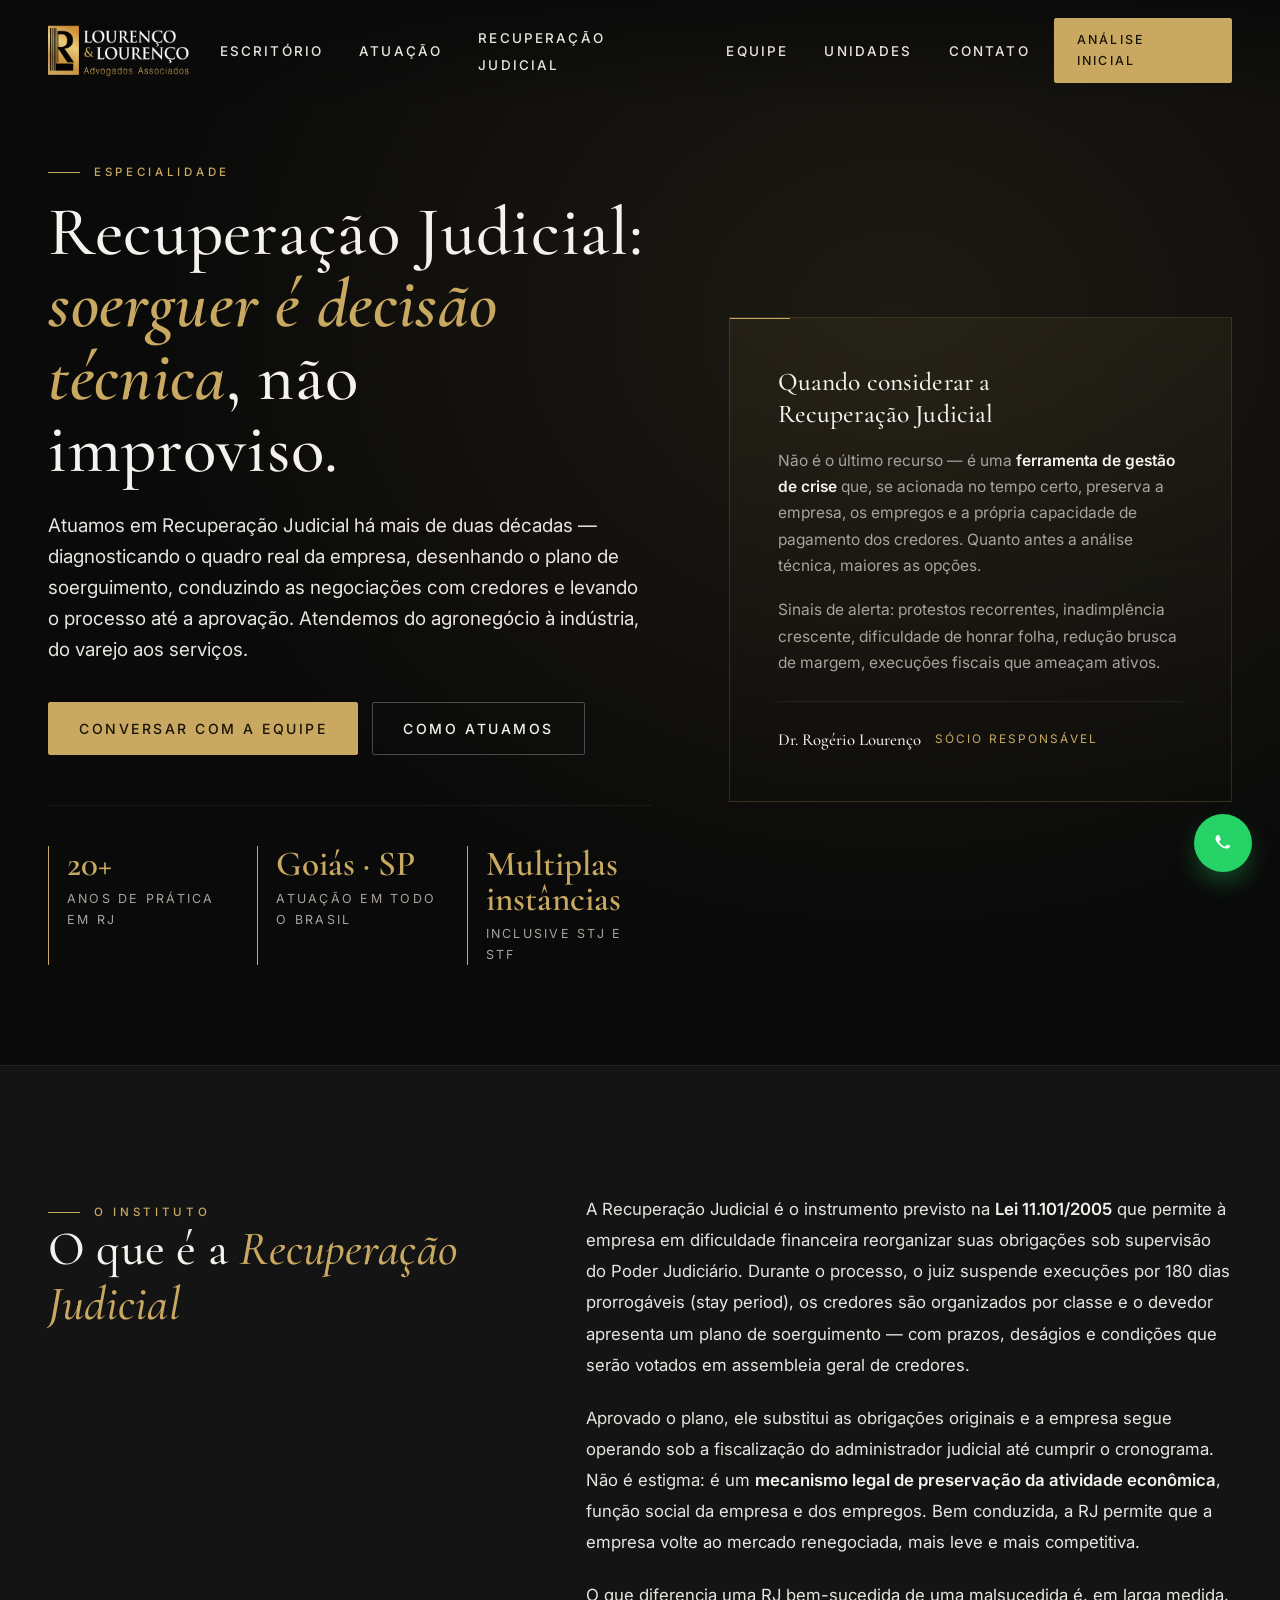
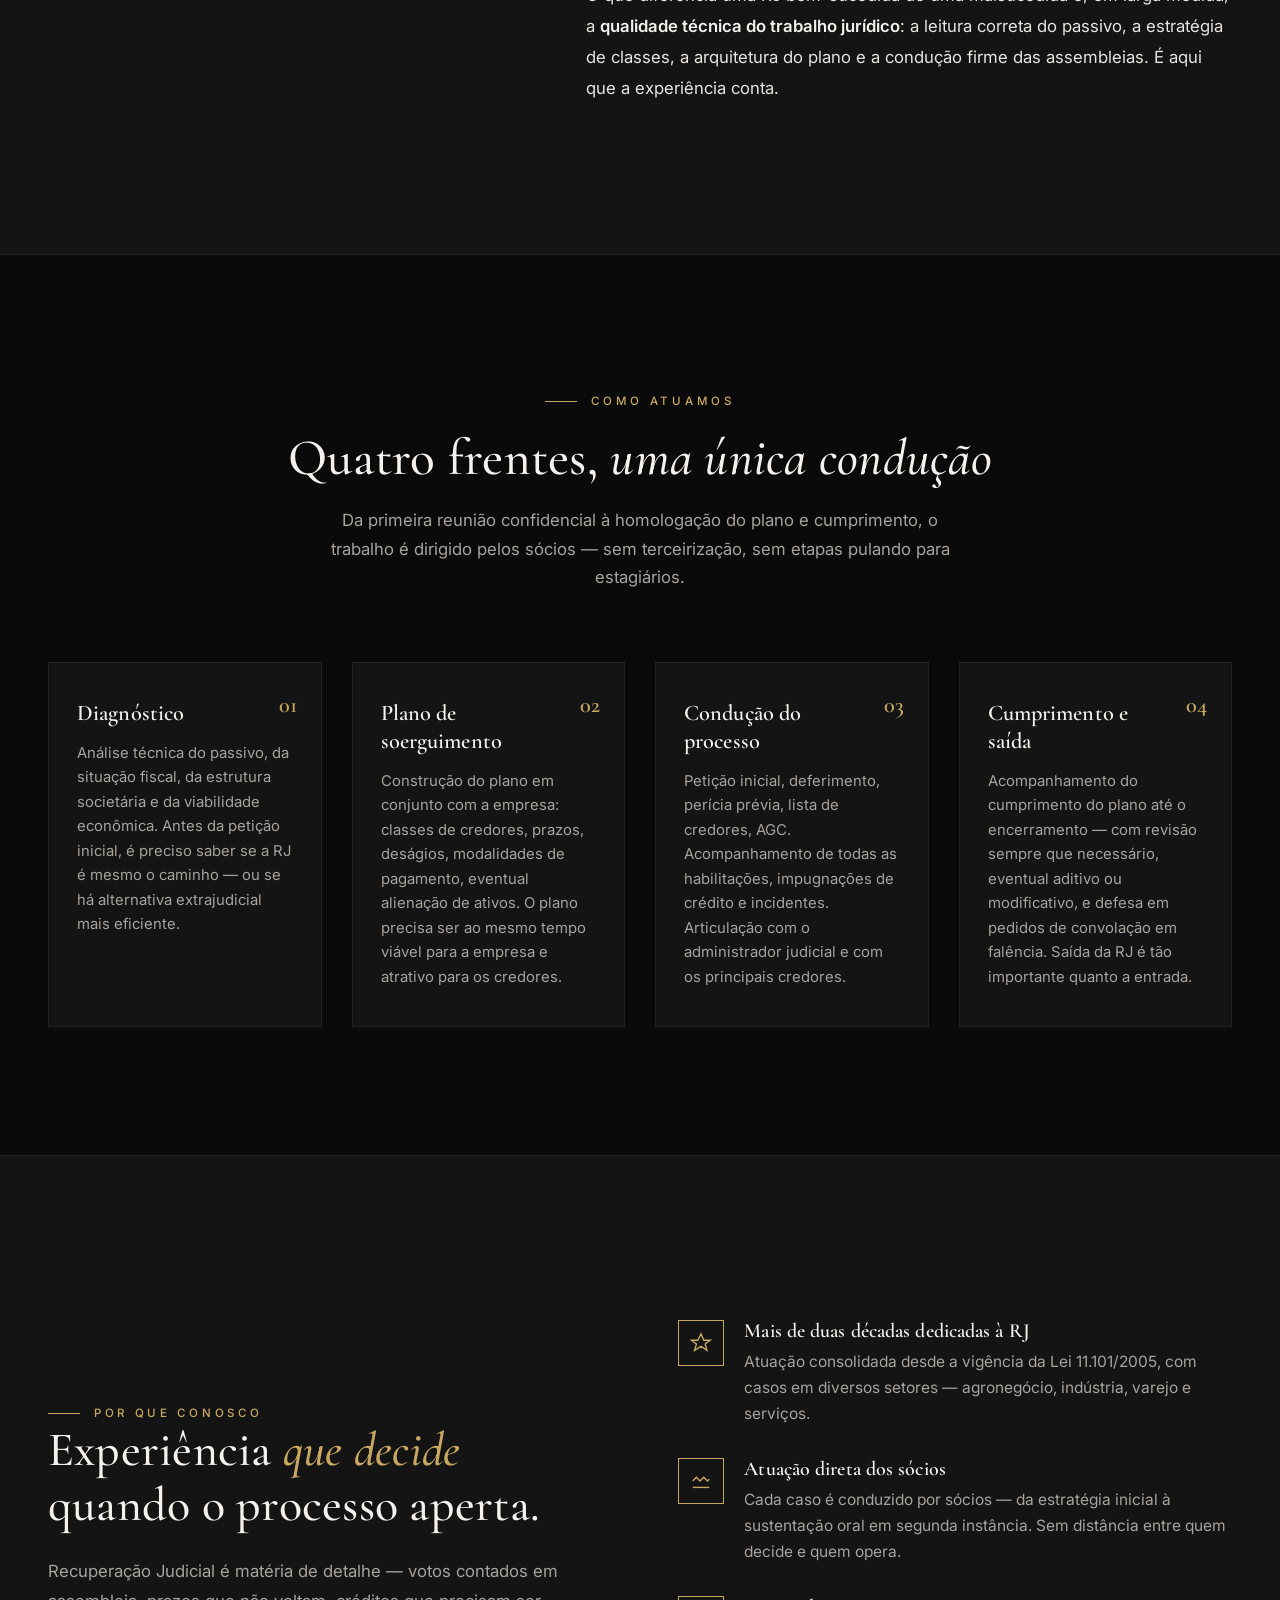
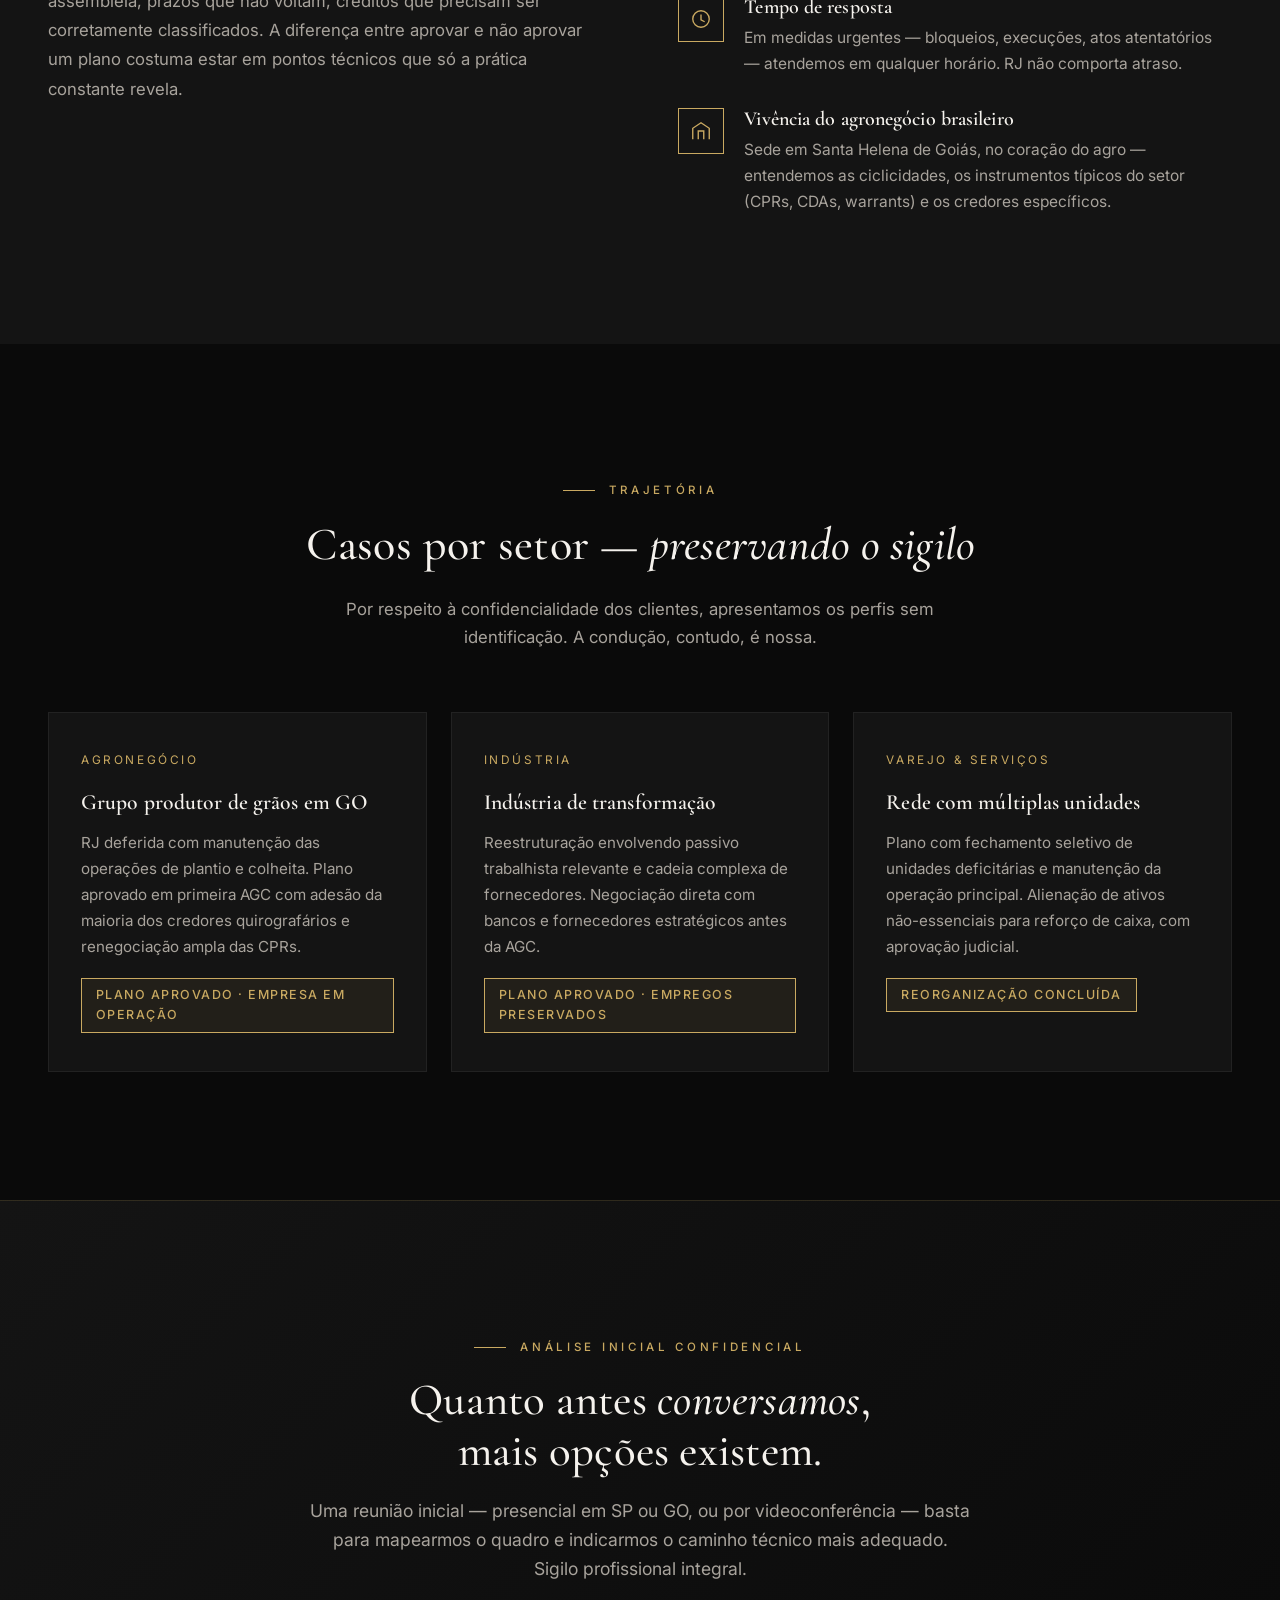
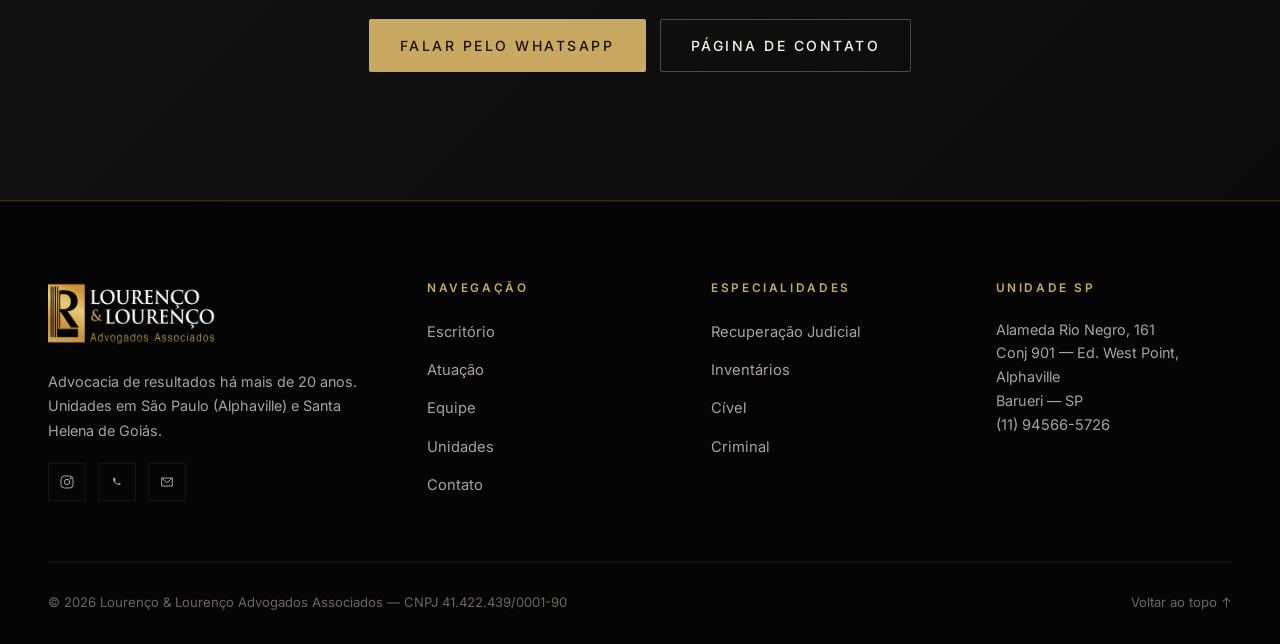
==== commit 1401c17e: "Adiciona Google tag (AW-18550960715) em todas as páginas" ====
--- a/recuperacaojudicial/index.html
+++ b/recuperacaojudicial/index.html
@@ -1,6 +1,14 @@
 <!DOCTYPE html>
 <html lang="pt-BR">
 <head>
+<!-- Google tag (gtag.js) -->
+<script async src="https://www.googletagmanager.com/gtag/js?id=AW-18550960715"></script>
+<script>
+  window.dataLayer = window.dataLayer || [];
+  function gtag(){dataLayer.push(arguments);}
+  gtag('js', new Date());
+  gtag('config', 'AW-18550960715');
+</script>
 <meta charset="UTF-8">
 <meta name="viewport" content="width=device-width, initial-scale=1.0">
 <meta name="theme-color" content="#0A0A0A">
@@ -342,7 +350,7 @@
       </div>
       <div class="footer-col"><h4>Navegação</h4><ul><li><a href="../index.html#sobre">Escritório</a></li><li><a href="../index.html#atuacao">Atuação</a></li><li><a href="../equipe.html">Equipe</a></li><li><a href="../index.html#unidades">Unidades</a></li><li><a href="../contato.html">Contato</a></li></ul></div>
       <div class="footer-col"><h4>Especialidades</h4><ul><li><a href="index.html">Recuperação Judicial</a></li><li><a href="../areas-inventarios.html">Inventários</a></li><li><a href="../areas-civel.html">Cível</a></li><li><a href="../areas-criminal.html">Criminal</a></li></ul></div>
-      <div class="footer-col"><h4>Unidade SP</h4><address>Av. Yojiro Takaoka, 4384<br>Sala 701, Alphaville<br>Santana de Parnaíba — SP<br><a href="tel:+5511945665726">(11) 94566-5726</a></address></div>
+      <div class="footer-col"><h4>Unidade SP</h4><address>Alameda Rio Negro, 161<br>Conj 901 — Ed. West Point, Alphaville<br>Barueri — SP<br><a href="tel:+5511945665726">(11) 94566-5726</a></address></div>
     </div>
     <div class="footer-bottom">
       <span>© 2026 Lourenço &amp; Lourenço Advogados Associados — CNPJ 41.422.439/0001-90</span>
